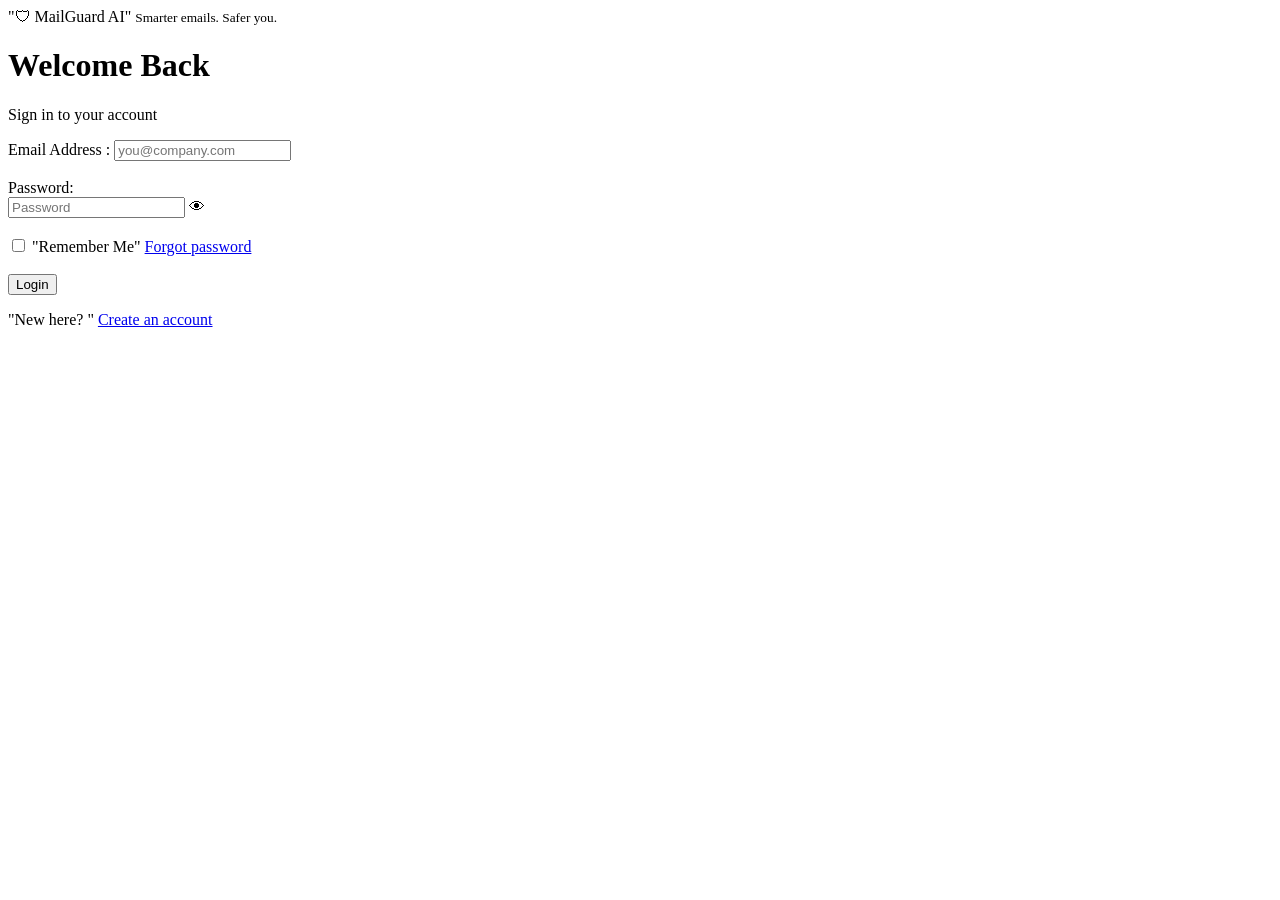
==== frontend/login.html @ 853804ef "Add frontend files" ====
<!DOCTYPE html>
<html lang="en">
<head>
    <meta charset="UTF-8">
    <meta name="viewport" content="width=device-width, initial-scale=1.0">
    <title>Login - MailGuard AI</title>
    <link rel="stylesheet" href="../css/style.css">
    <link rel="stylesheet" href="../css/login.css">
</head>
<body data-page="login" class="auth">
    <div class="brand">
        "🛡 MailGuard AI"
        <small>Smarter emails. Safer you.</small>
    </div>
    <form class="box" id="lf" novalidate>
        <h1>Welcome Back</h1>
        <p class="sub">Sign in to your account</p>
        <label>Email Address :</label>
        <input name="email" type="email" placeholder="you@company.com">
        <div class="err" data-e="email"></div><br>
        <label>Password:</label>
        <div class="pw">
            <input id="pw" name="password" type="password" placeholder="Password">
            <span class="eye">👁</span>
        </div><br>
        <div class="err" data-e="password"></div>
        <div class="row">
            <label>
                <input type="checkbox">
                "Remember Me"
            </label>
            <a href="#" id="fg">Forgot password</a>
        </div><br>
        <button class="btn">Login</button>
        <p class="row" style="justify-content:center">
            "New here?&nbsp;"
            <a href="register.html">Create an account</a>
        </p>
    </form>
    <script src="../js/api.js"></script>
    <script src="../js/main.js"></script>
    <script src="../js/auth.js"></script>
</body>
</html>
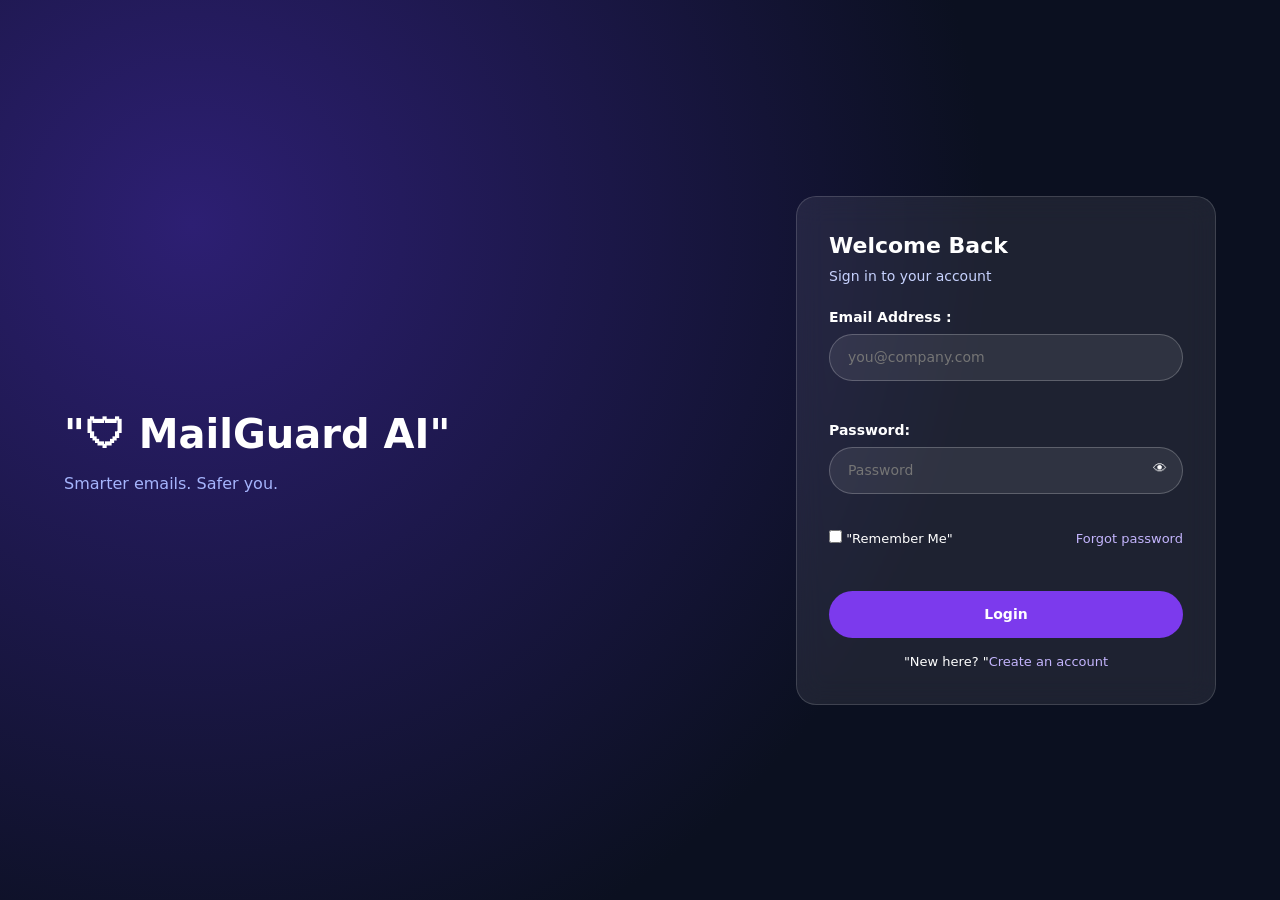
==== commit 627511c6: "Fix login page CSS paths" ====
--- a/frontend/login.html
+++ b/frontend/login.html
@@ -4,8 +4,8 @@
     <meta charset="UTF-8">
     <meta name="viewport" content="width=device-width, initial-scale=1.0">
     <title>Login - MailGuard AI</title>
-    <link rel="stylesheet" href="../css/style.css">
-    <link rel="stylesheet" href="../css/login.css">
+    <link rel="stylesheet" href="style.css">
+    <link rel="stylesheet" href="login.css">
 </head>
 <body data-page="login" class="auth">
     <div class="brand">
@@ -41,4 +41,4 @@
     <script src="../js/main.js"></script>
     <script src="../js/auth.js"></script>
 </body>
-</html>+</html>
--- a/frontend/style.css
+++ b/frontend/style.css
@@ -0,0 +1,35 @@
+:root{--navy:#101B35;--blue:#2563EB;--bg:#F4F7FC;--green:#16A34A;--red:#DC2626;--orange:#EA580C;--txt:#0f172a;--mut:#64748b;--bd:#e2e8f0}
+*{box-sizing:border-box;margin:0}
+body{font-family:Inter,system-ui,-apple-system,Segoe UI,sans-serif;background:var(--bg);color:var(--txt);font-size:14px;line-height:1.5}
+a{color:var(--blue);text-decoration:none}
+.sidebar{position:fixed;inset:0 auto 0 0;width:240px;background:var(--navy);padding:20px 14px;display:flex;flex-direction:column;gap:4px;z-index:20;transition:transform .25s}
+.logo{color:#fff;font-weight:700;font-size:20px;padding:4px 10px 22px}.logo b{color:#60a5fa}
+.sidebar a{color:#cbd5e1;padding:11px 12px;border-radius:8px;display:flex;gap:10px;transition:.2s}
+.sidebar a:hover,.sidebar a.on{background:var(--blue);color:#fff}.sidebar .out{margin-top:auto}
+.wrap{margin-left:240px}
+.top{height:64px;background:#fff;border-bottom:1px solid var(--bd);display:flex;align-items:center;gap:14px;padding:0 24px;position:sticky;top:0;z-index:10}
+.top input{flex:1;max-width:420px;background:var(--bg)}
+.av{width:34px;height:34px;border-radius:50%;background:var(--blue);color:#fff;display:grid;place-items:center;font-weight:600}
+.burger{display:none;background:none;border:0;font-size:22px;cursor:pointer}
+main{padding:24px}h1{font-size:22px}h3{font-size:15px;margin-bottom:10px}.sub{color:var(--mut);margin:4px 0 20px}
+.grid{display:grid;gap:16px;grid-template-columns:repeat(auto-fit,minmax(210px,1fr));margin-bottom:16px}.g2{grid-template-columns:repeat(auto-fit,minmax(min(100%,340px),1fr))}
+.card{background:#fff;border-radius:12px;padding:20px;box-shadow:0 1px 3px rgba(16,27,53,.08);transition:box-shadow .2s}.card:hover{box-shadow:0 6px 18px rgba(16,27,53,.1)}
+.stat{border-top:3px solid var(--blue)}.stat.g{border-color:var(--green)}.stat.r{border-color:var(--red)}.stat.o{border-color:var(--orange)}
+.stat span{color:var(--mut)}.stat b{display:block;font-size:28px}
+.btn{background:var(--blue);color:#fff;border:0;padding:10px 18px;border-radius:8px;cursor:pointer;font:inherit;font-weight:600;transition:.2s;display:inline-block}
+.btn:hover{background:#1d4ed8}.btn.ghost{background:#fff;color:var(--txt);border:1px solid var(--bd)}.btn.red{background:var(--red)}
+label{display:block;font-weight:600;margin:14px 0 6px}
+input,textarea,select{width:100%;padding:10px 12px;border:1px solid var(--bd);border-radius:8px;font:inherit}
+input:focus,textarea:focus,select:focus{outline:2px solid #bfdbfe;border-color:var(--blue)}
+.err{color:var(--red);font-size:12px;margin-top:4px}
+table{width:100%;border-collapse:collapse}th,td{text-align:left;padding:12px 10px;border-bottom:1px solid var(--bd)}th{color:var(--mut);font-size:12px}
+.tw{overflow-x:auto}.bar{display:flex;gap:10px;flex-wrap:wrap;margin-bottom:14px}.bar input,.bar select{width:auto;flex:1;min-width:150px}
+.badge{padding:3px 10px;border-radius:99px;font-size:12px;font-weight:600}
+.badge.safe{background:#dcfce7;color:var(--green)}.badge.spam{background:#fee2e2;color:var(--red)}.badge.phishing{background:#ffedd5;color:var(--orange)}
+.banner{border-radius:12px;padding:22px;margin-bottom:16px}.banner.safe{background:#dcfce7;color:var(--green)}.banner.spam{background:#fee2e2;color:var(--red)}.banner.phishing{background:#ffedd5;color:var(--orange)}
+.meter{height:10px;background:var(--bd);border-radius:9px}.meter i{display:block;height:100%;border-radius:9px}
+.chip{display:inline-block;background:#fee2e2;color:var(--red);padding:3px 10px;border-radius:6px;margin:3px 3px 0 0}
+.ch{position:relative;height:260px}ul{padding-left:18px}
+.toast{position:fixed;right:20px;bottom:20px;background:var(--navy);color:#fff;padding:12px 18px;border-radius:8px;z-index:99}
+.spin{width:16px;height:16px;border:3px solid #fff6;border-top-color:#fff;border-radius:50%;animation:s .7s linear infinite;display:inline-block;vertical-align:middle;margin-right:8px}@keyframes s{to{transform:rotate(360deg)}}
+@media(max-width:860px){.sidebar{transform:translateX(-100%)}.sidebar.open{transform:none}.wrap{margin-left:0}.burger{display:block}main{padding:16px}.top{padding:0 14px}.top span:last-child{display:none}}
--- a/frontend/login.css
+++ b/frontend/login.css
@@ -0,0 +1,9 @@
+body.auth{min-height:100vh;display:flex;align-items:center;gap:40px;padding:5vw;flex-wrap:wrap;background:radial-gradient(circle at 15% 25%,#2d1f73,#0b1020 62%);color:#fff}
+.brand{font-size:40px;font-weight:700;flex:1;min-width:260px}.brand small{display:block;font-size:16px;font-weight:400;color:#a5b4fc;margin-top:8px}
+.box{width:100%;max-width:420px;margin-left:auto;background:rgba(255,255,255,.08);backdrop-filter:blur(14px);border:1px solid rgba(255,255,255,.15);border-radius:20px;padding:32px}
+.box input{background:rgba(255,255,255,.08);color:#fff;border-color:rgba(255,255,255,.22);border-radius:99px;padding:12px 18px}
+.box .btn{width:100%;border-radius:99px;background:#7c3aed;padding:13px;margin-top:22px}.box .btn:hover{background:#6d28d9}
+.box a{color:#c4b5fd}.box .err{color:#fca5a5}.box .sub{color:#c7d2fe}
+.row{display:flex;justify-content:space-between;align-items:center;margin-top:14px;font-size:13px}.row label{margin:0;font-weight:400}.row input{width:auto}
+.pw{position:relative}.eye{position:absolute;right:16px;top:11px;cursor:pointer}
+@media(max-width:700px){.box{margin:0 auto}}
